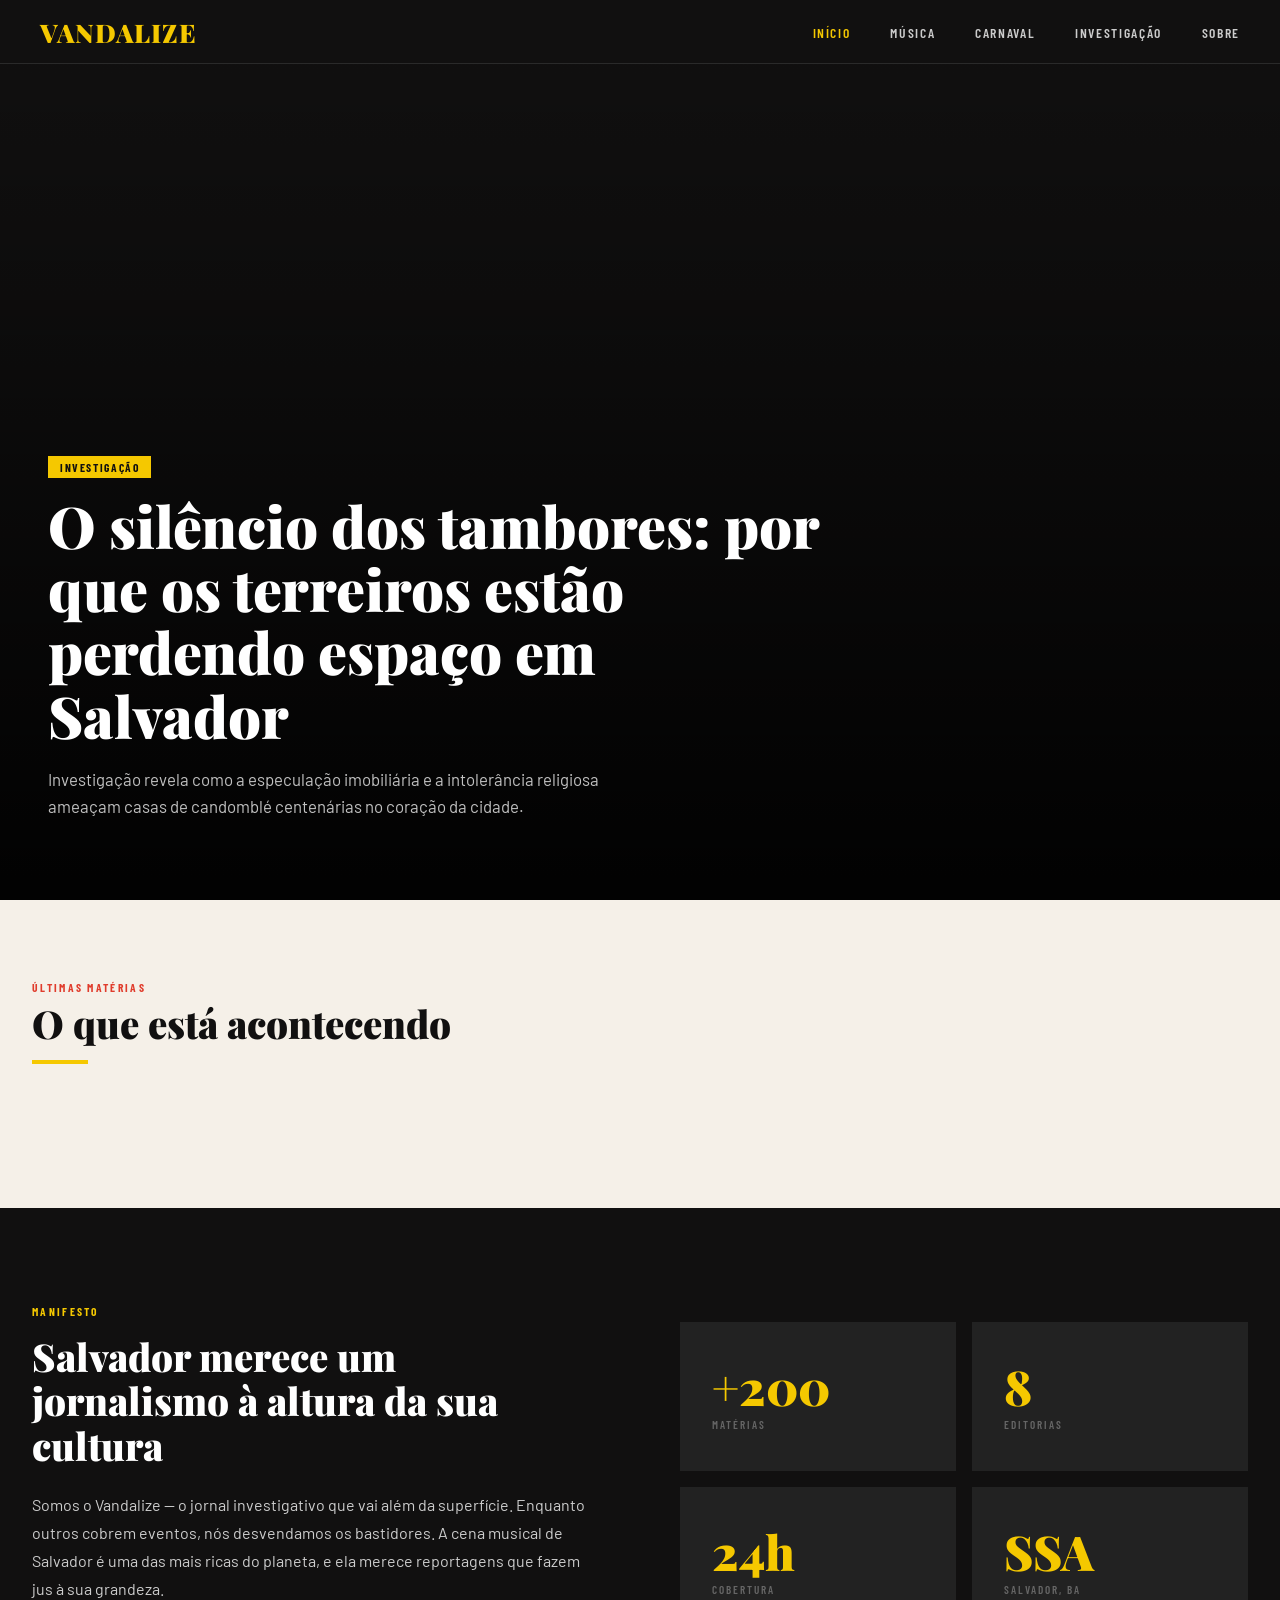
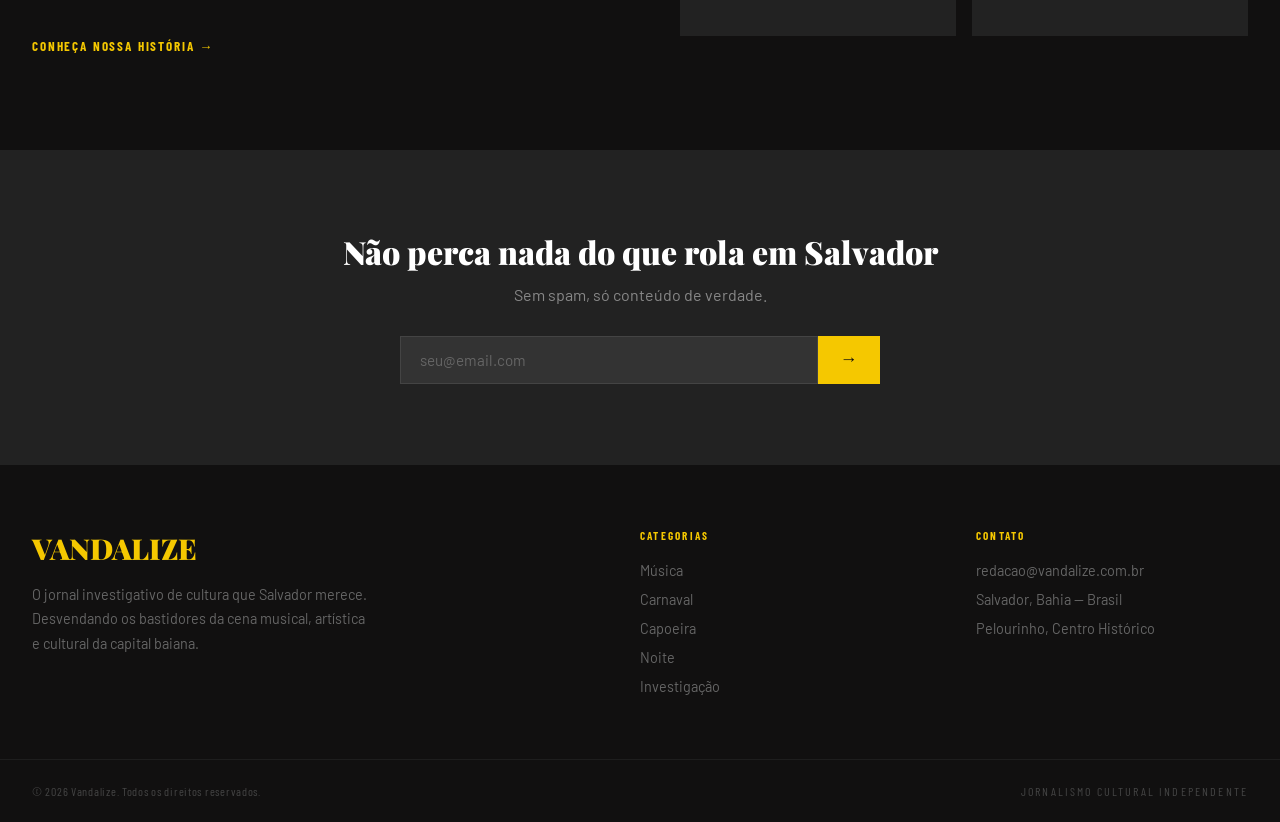
==== public/index.html @ 6b601dfa "v2" ====
<!DOCTYPE html>
<html lang="pt-BR">
<head>
  <meta charset="UTF-8" />
  <meta name="viewport" content="width=device-width, initial-scale=1.0" />
  <title>Vandalize — Jornalismo Cultural Independente</title>
  <link rel="stylesheet" href="src/style.css" />
  <link rel="preconnect" href="https://fonts.googleapis.com">
  <link href="https://fonts.googleapis.com/css2?family=Playfair+Display:ital,wght@0,700;0,900;1,700&family=Barlow+Condensed:wght@400;600;700&family=Barlow:wght@400;500&display=swap" rel="stylesheet">
</head>
<body>

<!-- NAV -->
<nav class="nav">
  <a href="index.html" class="nav-logo">VANDALIZE</a>
  <ul class="nav-links">
    <li><a href="index.html" class="active">INÍCIO</a></li>
    <li><a href="?cat=musica">MÚSICA</a></li>
    <li><a href="?cat=carnaval">CARNAVAL</a></li>
    <li><a href="?cat=investigacao">INVESTIGAÇÃO</a></li>
    <li><a href="sobre.html">SOBRE</a></li>
  </ul>
  <button class="nav-hamburger" id="hamburger">&#9776;</button>
</nav>

<!-- HERO -->
<section class="hero" id="hero">
  <div class="hero-img-wrap">
    <img src="https://i.pinimg.com/736x/da/ad/d3/daadd30fe9b197740566d2660440ac73.jpg"
     alt="Mulher baiana no Pelourinho" class="hero-img" id="heroImg" />
    <div class="hero-overlay"></div>
  </div>
  <div class="hero-content">
    <span class="tag" id="heroTag">INVESTIGAÇÃO</span>
    <h1 class="hero-title" id="heroTitle">O silêncio dos tambores: por que os terreiros estão perdendo espaço em Salvador</h1>
    <p class="hero-subtitle" id="heroSubtitle">Investigação revela como a especulação imobiliária e a intolerância religiosa ameaçam casas de candomblé centenárias no coração da cidade.</p>
  </div>
</section>

<!-- ÚLTIMAS MATÉRIAS -->
<section class="section-latest">
  <div class="container">
    <div class="section-header">
      <p class="section-label">ÚLTIMAS MATÉRIAS</p>
      <h2 class="section-title">O que está acontecendo</h2>
      <div class="title-bar"></div>
    </div>
    <div class="cards-grid" id="cardsGrid">
      <!-- preenchido via JS -->
    </div>
  </div>
</section>

<!-- MANIFESTO -->
<section class="section-manifesto">
  <div class="container manifesto-inner">
    <div class="manifesto-text">
      <p class="section-label">MANIFESTO</p>
      <h2 class="manifesto-title">Salvador merece um jornalismo à altura da sua cultura</h2>
      <p class="manifesto-body">Somos o Vandalize — o jornal investigativo que vai além da superfície. Enquanto outros cobrem eventos, nós desvendamos os bastidores. A cena musical de Salvador é uma das mais ricas do planeta, e ela merece reportagens que fazem jus à sua grandeza.</p>
      <a href="sobre.html" class="link-arrow">CONHEÇA NOSSA HISTÓRIA →</a>
    </div>
    <div class="manifesto-stats">
      <div class="stat-card"><span class="stat-number">+200</span><span class="stat-label">MATÉRIAS</span></div>
      <div class="stat-card"><span class="stat-number">8</span><span class="stat-label">EDITORIAS</span></div>
      <div class="stat-card"><span class="stat-number">24h</span><span class="stat-label">COBERTURA</span></div>
      <div class="stat-card"><span class="stat-number">SSA</span><span class="stat-label">SALVADOR, BA</span></div>
    </div>
  </div>
</section>

<!-- NEWSLETTER -->
<section class="section-newsletter">
  <div class="container newsletter-inner">
    <h3 class="newsletter-title">Não perca nada do que rola em Salvador</h3>
    <p class="newsletter-sub">Sem spam, só conteúdo de verdade.</p>
    <div class="newsletter-form">
      <input type="email" placeholder="seu@email.com" class="newsletter-input" id="nlEmail" />
      <button class="newsletter-btn" id="nlBtn">→</button>
    </div>
  </div>
</section>

<!-- FOOTER -->
<footer class="footer">
  <div class="container footer-inner">
    <div class="footer-brand">
      <span class="footer-logo">VANDALIZE</span>
      <p>O jornal investigativo de cultura que Salvador merece. Desvendando os bastidores da cena musical, artística e cultural da capital baiana.</p>
    </div>
    <div class="footer-col">
      <p class="footer-col-title">CATEGORIAS</p>
      <a href="?cat=musica">Música</a>
      <a href="?cat=carnaval">Carnaval</a>
      <a href="?cat=capoeira">Capoeira</a>
      <a href="?cat=noite">Noite</a>
      <a href="?cat=investigacao">Investigação</a>
    </div>
    <div class="footer-col">
      <p class="footer-col-title">CONTATO</p>
      <a href="mailto:redacao@vandalize.com.br">redacao@vandalize.com.br</a>
      <span>Salvador, Bahia — Brasil</span>
      <span>Pelourinho, Centro Histórico</span>
    </div>
  </div>
  <div class="footer-bottom">
    <span>© 2026 Vandalize. Todos os direitos reservados.</span>
    <span class="footer-tagline">JORNALISMO CULTURAL INDEPENDENTE</span>
  </div>
</footer>

<script type="module" src="src/app.js"></script>
</body>
</html>
---- public/src/style.css ----
/* ─── RESET & VARS ──────────────────────────────────────────────────────────── */
*, *::before, *::after { box-sizing: border-box; margin: 0; padding: 0; }

:root {
  --gold:       #F5C800;
  --gold-dark:  #C9A200;
  --black:      #111010;
  --dark:       #1A1A1A;
  --dark2:      #222222;
  --cream:      #F5F0E8;
  --text-muted: #888;
  --text-body:  #CCCCCC;
  --red:        #E03C2C;
  --font-display: 'Playfair Display', Georgia, serif;
  --font-cond:    'Barlow Condensed', sans-serif;
  --font-body:    'Barlow', sans-serif;
}

html { scroll-behavior: smooth; }

body {
  background: var(--black);
  color: #fff;
  font-family: var(--font-body);
  overflow-x: hidden;
}

a { text-decoration: none; color: inherit; }
img { display: block; max-width: 100%; }

.container {
  max-width: 1300px;
  margin: 0 auto;
  padding: 0 2rem;
}

/* ─── NAV ───────────────────────────────────────────────────────────────────── */
.nav {
  position: fixed;
  top: 0; left: 0; right: 0;
  z-index: 1000;
  background: var(--black);
  display: flex;
  align-items: center;
  justify-content: space-between;
  padding: 0 2.5rem;
  height: 64px;
  border-bottom: 1px solid #2a2a2a;
}

.nav-logo {
  font-family: var(--font-display);
  font-weight: 900;
  font-size: 1.6rem;
  color: var(--gold);
  letter-spacing: 0.04em;
}

.nav-links {
  list-style: none;
  display: flex;
  gap: 2.5rem;
}

.nav-links a {
  font-family: var(--font-cond);
  font-size: 0.85rem;
  font-weight: 600;
  letter-spacing: 0.12em;
  color: #ccc;
  transition: color 0.2s;
}

.nav-links a:hover,
.nav-links a.active { color: var(--gold); }

.nav-hamburger {
  display: none;
  background: none;
  border: none;
  color: #fff;
  font-size: 1.4rem;
  cursor: pointer;
  padding: 0.5rem;
}

/* ─── HERO (home) ───────────────────────────────────────────────────────────── */
.hero {
  position: relative;
  height: 100vh;
  min-height: 600px;
  display: flex;
  align-items: flex-end;
  padding-bottom: 5rem;
  padding-left: 3rem;
}

.hero-img-wrap {
  position: absolute;
  inset: 0;
  overflow: hidden;
}

.hero-img {
  width: 100%;
  height: 100%;
  object-fit: cover;
  object-position: center top;
}

.hero-overlay {
  position: absolute;
  inset: 0;
  background: linear-gradient(to top, rgba(0,0,0,.9) 0%, rgba(0,0,0,.3) 60%, transparent 100%);
}

.hero-content {
  position: relative;
  z-index: 2;
  max-width: 780px;
}

.tag {
  display: inline-block;
  background: var(--gold);
  color: var(--black);
  font-family: var(--font-cond);
  font-size: 0.72rem;
  font-weight: 700;
  letter-spacing: 0.14em;
  padding: 0.25rem 0.75rem;
  margin-bottom: 1rem;
}

.hero-title {
  font-family: var(--font-display);
  font-size: clamp(2rem, 4.5vw, 3.6rem);
  font-weight: 900;
  line-height: 1.1;
  margin-bottom: 1.2rem;
  color: #fff;
}

.hero-subtitle {
  font-size: 1.05rem;
  color: rgba(255,255,255,.75);
  max-width: 620px;
  line-height: 1.6;
}

/* Animações de entrada no hero */
@keyframes fadeUp {
  from { opacity: 0; transform: translateY(24px); }
  to   { opacity: 1; transform: translateY(0); }
}

.hero-content .tag         { animation: fadeUp 0.6s ease 0.1s  both; }
.hero-content .hero-title  { animation: fadeUp 0.6s ease 0.25s both; }
.hero-content .hero-subtitle { animation: fadeUp 0.6s ease 0.4s both; }

/* ─── ÚLTIMAS MATÉRIAS ──────────────────────────────────────────────────────── */
.section-latest {
  background: var(--cream);
  color: var(--black);
  padding: 5rem 0 6rem;
}

.section-header { margin-bottom: 3rem; }

.section-label {
  font-family: var(--font-cond);
  font-size: 0.72rem;
  font-weight: 700;
  letter-spacing: 0.2em;
  color: var(--red);
  margin-bottom: 0.5rem;
}

.section-title {
  font-family: var(--font-display);
  font-size: 2.4rem;
  font-weight: 900;
  color: var(--black);
  line-height: 1.1;
}

.title-bar {
  width: 56px;
  height: 4px;
  background: var(--gold);
  margin-top: 1rem;
}

.cards-grid {
  display: grid;
  grid-template-columns: repeat(3, 1fr);
  gap: 2rem;
}

.card {
  background: #fff;
  cursor: pointer;
  transition: transform 0.2s, box-shadow 0.2s;
}

.card:hover {
  transform: translateY(-4px);
  box-shadow: 0 12px 40px rgba(0,0,0,.15);
}

.card-img-wrap {
  position: relative;
  height: 280px;
  overflow: hidden;
}

.card-img-wrap img {
  width: 100%;
  height: 100%;
  object-fit: cover;
  transition: transform 0.4s ease;
}

.card:hover .card-img-wrap img { transform: scale(1.04); }

.card-tag {
  position: absolute;
  top: 12px; left: 12px;
  background: var(--gold);
  color: var(--black);
  font-family: var(--font-cond);
  font-size: 0.68rem;
  font-weight: 700;
  letter-spacing: 0.14em;
  padding: 0.2rem 0.6rem;
}

.card-body { padding: 1.4rem; }

.card-title {
  font-family: var(--font-display);
  font-size: 1.2rem;
  font-weight: 700;
  color: var(--black);
  line-height: 1.3;
  margin-bottom: 0.7rem;
}

.card-excerpt {
  font-size: 0.88rem;
  color: #555;
  line-height: 1.6;
  margin-bottom: 1rem;
}

.card-meta {
  font-family: var(--font-cond);
  font-size: 0.78rem;
  color: #999;
  display: flex;
  align-items: center;
  gap: 1rem;
}

.card-meta .dot { color: #ddd; }

/* ─── ARTIGOS RELACIONADOS ──────────────────────────────────────────────────── */
.section-relacionados {
  background: var(--cream);
  padding: 5rem 0;
}

.section-relacionados .section-title { color: var(--black); font-size: 1.8rem; }

/* ─── MANIFESTO ─────────────────────────────────────────────────────────────── */
.section-manifesto {
  background: var(--black);
  padding: 6rem 0;
}

.manifesto-inner {
  display: grid;
  grid-template-columns: 1fr 1fr;
  gap: 5rem;
  align-items: center;
}

.manifesto-text .section-label { color: var(--gold); margin-bottom: 1rem; }

.manifesto-title {
  font-family: var(--font-display);
  font-size: clamp(2rem, 3vw, 2.8rem);
  font-weight: 900;
  color: #fff;
  line-height: 1.15;
  margin-bottom: 1.5rem;
}

.manifesto-body {
  color: var(--text-body);
  line-height: 1.75;
  margin-bottom: 2rem;
  font-size: 1rem;
}

.link-arrow {
  font-family: var(--font-cond);
  font-size: 0.82rem;
  font-weight: 700;
  letter-spacing: 0.14em;
  color: var(--gold);
  transition: letter-spacing 0.2s;
}

.link-arrow:hover { letter-spacing: 0.22em; }

.manifesto-stats {
  display: grid;
  grid-template-columns: 1fr 1fr;
  gap: 1rem;
}

.stat-card {
  background: var(--dark2);
  padding: 2.5rem 2rem;
  display: flex;
  flex-direction: column;
  gap: 0.5rem;
}

.stat-number {
  font-family: var(--font-display);
  font-size: 3rem;
  font-weight: 900;
  color: var(--gold);
  line-height: 1;
}

.stat-label {
  font-family: var(--font-cond);
  font-size: 0.7rem;
  font-weight: 600;
  letter-spacing: 0.18em;
  color: #666;
}

/* ─── NEWSLETTER ────────────────────────────────────────────────────────────── */
.section-newsletter {
  background: var(--dark2);
  padding: 5rem 0;
  text-align: center;
}

.newsletter-title {
  font-family: var(--font-display);
  font-size: 2rem;
  font-weight: 900;
  color: #fff;
  margin-bottom: 0.75rem;
}

.newsletter-sub {
  color: var(--text-muted);
  margin-bottom: 2rem;
}

.newsletter-form {
  display: flex;
  justify-content: center;
  max-width: 480px;
  margin: 0 auto;
}

.newsletter-input {
  flex: 1;
  background: #333;
  border: 1px solid #444;
  color: #fff;
  padding: 0.85rem 1.2rem;
  font-size: 0.95rem;
  outline: none;
  font-family: var(--font-body);
}

.newsletter-input::placeholder { color: #666; }

.newsletter-btn {
  background: var(--gold);
  color: var(--black);
  border: none;
  padding: 0.85rem 1.4rem;
  font-size: 1.1rem;
  font-weight: 700;
  cursor: pointer;
  transition: background 0.2s;
}

.newsletter-btn:hover { background: var(--gold-dark); }

/* ─── FOOTER ────────────────────────────────────────────────────────────────── */
.footer {
  background: var(--black);
  border-top: 1px solid #222;
}

.footer-inner {
  display: grid;
  grid-template-columns: 2fr 1fr 1fr;
  gap: 4rem;
  padding: 4rem 2rem;
}

.footer-logo {
  font-family: var(--font-display);
  font-weight: 900;
  font-size: 1.8rem;
  color: var(--gold);
  display: block;
  margin-bottom: 1rem;
}

.footer-brand p {
  color: #666;
  font-size: 0.9rem;
  line-height: 1.7;
  max-width: 340px;
}

.footer-col { display: flex; flex-direction: column; gap: 0.75rem; }

.footer-col-title {
  font-family: var(--font-cond);
  font-size: 0.7rem;
  font-weight: 700;
  letter-spacing: 0.2em;
  color: var(--gold);
  margin-bottom: 0.5rem;
}

.footer-col a, .footer-col span {
  color: #666;
  font-size: 0.9rem;
  transition: color 0.2s;
}

.footer-col a:hover { color: #fff; }

.footer-bottom {
  border-top: 1px solid #1e1e1e;
  padding: 1.5rem 2rem;
  max-width: 1300px;
  margin: 0 auto;
  display: flex;
  justify-content: space-between;
  align-items: center;
}

.footer-bottom span {
  font-family: var(--font-cond);
  font-size: 0.75rem;
  color: #444;
  letter-spacing: 0.06em;
}

.footer-tagline { letter-spacing: 0.18em !important; }

/* ─── ARTICLE HERO ──────────────────────────────────────────────────────────── */
.article-hero-section {
  position: relative;
  height: 100vh;
  min-height: 620px;
  display: flex;
  align-items: flex-end;
}

.article-hero-img-wrap {
  position: absolute;
  inset: 0;
  overflow: hidden;
}

.article-hero-img-wrap img {
  width: 100%;
  height: 100%;
  object-fit: cover;
  object-position: center top;
}

.article-hero-overlay {
  position: absolute;
  inset: 0;
  background: linear-gradient(
    to top,
    rgba(0,0,0,.92) 0%,
    rgba(0,0,0,.55) 45%,
    rgba(0,0,0,.15) 100%
  );
}

.article-hero-content {
  position: relative;
  z-index: 2;
  width: 100%;
  max-width: 880px;
  padding: 0 3rem 4.5rem;
}

.article-back {
  display: inline-block;
  font-family: var(--font-cond);
  font-size: 0.78rem;
  font-weight: 600;
  letter-spacing: 0.1em;
  color: rgba(255,255,255,.55);
  margin-bottom: 1.4rem;
  transition: color 0.2s;
}

.article-back:hover { color: var(--gold); }

.article-hero-title {
  font-family: var(--font-display);
  font-size: clamp(2rem, 4.5vw, 3.8rem);
  font-weight: 900;
  color: #fff;
  line-height: 1.08;
  margin: 1rem 0 1.2rem;
  text-shadow: 0 2px 20px rgba(0,0,0,.5);
}

.article-hero-subtitle {
  font-size: 1.1rem;
  color: rgba(255,255,255,.78);
  line-height: 1.65;
  max-width: 700px;
  margin-bottom: 1.8rem;
}

.article-hero-byline {
  font-family: var(--font-cond);
  font-size: 0.85rem;
  letter-spacing: 0.06em;
  color: rgba(255,255,255,.5);
  display: flex;
  align-items: center;
  gap: 1.2rem;
  flex-wrap: wrap;
}

.article-hero-byline strong {
  color: rgba(255,255,255,.9);
  font-weight: 600;
}

.article-hero-byline .byline-sep {
  color: rgba(255,255,255,.2);
}

/* Animações de entrada no hero do artigo */
.article-hero-content .tag                  { animation: fadeUp 0.6s ease 0.1s  both; }
.article-hero-content .article-back         { animation: fadeUp 0.6s ease 0.05s both; }
.article-hero-content .article-hero-title   { animation: fadeUp 0.6s ease 0.25s both; }
.article-hero-content .article-hero-subtitle{ animation: fadeUp 0.6s ease 0.4s  both; }
.article-hero-content .article-hero-byline  { animation: fadeUp 0.6s ease 0.55s both; }

/* ─── ARTICLE BODY ──────────────────────────────────────────────────────────── */
.article-body {
  max-width: 780px;
  margin: 0 auto;
  padding: 4rem 2rem 6rem;
  background: #fff;
  color: #1a1a1a;
}

.article-body p {
  font-size: 1.08rem;
  line-height: 1.85;
  margin-bottom: 1.5rem;
  color: #2a2a2a;
}

.article-body h2 {
  font-family: var(--font-display);
  font-size: 1.7rem;
  font-weight: 700;
  margin: 3rem 0 1rem;
  color: #111;
  border-left: 4px solid var(--gold);
  padding-left: 1rem;
}

.article-body h3 {
  font-family: var(--font-display);
  font-size: 1.3rem;
  font-weight: 700;
  margin: 2rem 0 0.75rem;
  color: #111;
}

.article-body blockquote {
  border-left: 4px solid var(--gold);
  margin: 2rem 0;
  padding: 1rem 1.5rem;
  background: #f9f9f9;
  font-style: italic;
  font-size: 1.1rem;
  color: #444;
}

.article-body a {
  color: var(--red);
  text-decoration: underline;
}

/* ─── ADMIN ─────────────────────────────────────────────────────────────────── */
.admin-body {
  background: #0f0f0f;
  min-height: 100vh;
  font-family: var(--font-body);
}

.admin-layout {
  display: grid;
  grid-template-columns: 240px 1fr;
  min-height: 100vh;
}

.admin-sidebar {
  background: #161616;
  border-right: 1px solid #222;
  padding: 2rem 0;
  position: fixed;
  width: 240px;
  height: 100vh;
  overflow-y: auto;
}

.admin-sidebar-logo {
  font-family: var(--font-display);
  font-weight: 900;
  font-size: 1.3rem;
  color: var(--gold);
  padding: 0 1.5rem 2rem;
  display: block;
  border-bottom: 1px solid #222;
  margin-bottom: 1.5rem;
}

.admin-nav-item {
  display: flex;
  align-items: center;
  gap: 0.75rem;
  padding: 0.75rem 1.5rem;
  color: #888;
  font-size: 0.9rem;
  font-weight: 500;
  cursor: pointer;
  transition: all 0.15s;
  border-left: 3px solid transparent;
}

.admin-nav-item:hover { color: #fff; background: #1e1e1e; }
.admin-nav-item.active { color: var(--gold); border-left-color: var(--gold); background: #1e1e1e; }
.admin-nav-item .icon { font-size: 1rem; width: 1.2rem; }

.admin-main {
  margin-left: 240px;
  padding: 2.5rem;
  min-height: 100vh;
}

.admin-topbar {
  display: flex;
  justify-content: space-between;
  align-items: center;
  margin-bottom: 2.5rem;
}

.admin-topbar h1 {
  font-family: var(--font-display);
  font-size: 1.7rem;
  font-weight: 900;
  color: #fff;
}

.btn {
  display: inline-flex;
  align-items: center;
  gap: 0.5rem;
  padding: 0.65rem 1.3rem;
  font-family: var(--font-cond);
  font-size: 0.85rem;
  font-weight: 700;
  letter-spacing: 0.1em;
  cursor: pointer;
  border: none;
  transition: all 0.15s;
}

.btn-primary { background: var(--gold); color: var(--black); }
.btn-primary:hover { background: var(--gold-dark); }
.btn-secondary { background: #2a2a2a; color: #ccc; }
.btn-secondary:hover { background: #333; color: #fff; }
.btn-danger { background: #3a1a1a; color: var(--red); }
.btn-danger:hover { background: var(--red); color: #fff; }

.admin-card {
  background: #161616;
  border: 1px solid #222;
  padding: 1.5rem;
  margin-bottom: 1.5rem;
}

.admin-card-title {
  font-family: var(--font-cond);
  font-size: 0.72rem;
  font-weight: 700;
  letter-spacing: 0.2em;
  color: var(--gold);
  margin-bottom: 1.2rem;
}

.stats-row {
  display: grid;
  grid-template-columns: repeat(4, 1fr);
  gap: 1rem;
  margin-bottom: 2rem;
}

.stat-mini {
  background: #161616;
  border: 1px solid #222;
  padding: 1.5rem;
}

.stat-mini-num {
  font-family: var(--font-display);
  font-size: 2rem;
  font-weight: 900;
  color: var(--gold);
}

.stat-mini-label {
  font-family: var(--font-cond);
  font-size: 0.7rem;
  letter-spacing: 0.15em;
  color: #555;
  margin-top: 0.3rem;
}

.admin-table { width: 100%; border-collapse: collapse; }
.admin-table th {
  font-family: var(--font-cond);
  font-size: 0.7rem;
  font-weight: 700;
  letter-spacing: 0.15em;
  color: #555;
  text-align: left;
  padding: 0.75rem 1rem;
  border-bottom: 1px solid #222;
}

.admin-table td {
  padding: 1rem;
  border-bottom: 1px solid #1a1a1a;
  font-size: 0.88rem;
  color: #bbb;
  vertical-align: middle;
}

.admin-table tr:hover td { background: #1a1a1a; }

.table-title { color: #fff; font-weight: 500; max-width: 300px; }
.table-tag {
  display: inline-block;
  background: rgba(245,200,0,.15);
  color: var(--gold);
  font-family: var(--font-cond);
  font-size: 0.68rem;
  font-weight: 700;
  letter-spacing: 0.12em;
  padding: 0.2rem 0.6rem;
}

.status-dot {
  display: inline-flex;
  align-items: center;
  gap: 0.4rem;
  font-size: 0.8rem;
}

.status-dot::before {
  content: '';
  width: 6px;
  height: 6px;
  border-radius: 50%;
}

.status-published .status-dot::before { background: #4caf50; }
.status-draft .status-dot::before { background: #888; }

.table-actions { display: flex; gap: 0.5rem; }

.form-grid {
  display: grid;
  grid-template-columns: 1fr 1fr;
  gap: 1.5rem;
}

.form-group { display: flex; flex-direction: column; gap: 0.5rem; }
.form-group.full { grid-column: 1 / -1; }

.form-label {
  font-family: var(--font-cond);
  font-size: 0.72rem;
  font-weight: 700;
  letter-spacing: 0.15em;
  color: #666;
}

.form-input, .form-select, .form-textarea {
  background: #1e1e1e;
  border: 1px solid #2a2a2a;
  color: #fff;
  padding: 0.75rem 1rem;
  font-size: 0.9rem;
  font-family: var(--font-body);
  outline: none;
  transition: border-color 0.15s;
  width: 100%;
}

.form-input:focus,
.form-select:focus,
.form-textarea:focus { border-color: var(--gold); }

.form-textarea { resize: vertical; min-height: 120px; }
.form-select option { background: #1e1e1e; }

.upload-zone {
  border: 2px dashed #333;
  padding: 2rem;
  text-align: center;
  cursor: pointer;
  transition: all 0.2s;
  position: relative;
}

.upload-zone:hover, .upload-zone.drag-over {
  border-color: var(--gold);
  background: rgba(245,200,0,.04);
}

.upload-zone input[type="file"] {
  position: absolute;
  inset: 0;
  opacity: 0;
  cursor: pointer;
}

.upload-zone-icon { font-size: 2rem; margin-bottom: 0.5rem; color: #444; }
.upload-zone-text { color: #666; font-size: 0.9rem; }
.upload-zone-text span { color: var(--gold); }

.images-grid {
  display: grid;
  grid-template-columns: repeat(4, 1fr);
  gap: 1rem;
  margin-top: 1.5rem;
}

.image-item {
  position: relative;
  aspect-ratio: 1;
  overflow: hidden;
  background: #1a1a1a;
  cursor: pointer;
  border: 2px solid transparent;
  transition: border-color 0.2s;
}

.image-item:hover { border-color: var(--gold); }
.image-item.selected { border-color: var(--gold); }
.image-item img { width: 100%; height: 100%; object-fit: cover; }

.image-item-del {
  position: absolute;
  top: 4px; right: 4px;
  background: rgba(0,0,0,.7);
  color: #fff;
  border: none;
  width: 24px; height: 24px;
  cursor: pointer;
  font-size: 0.75rem;
  display: none;
  align-items: center;
  justify-content: center;
}

.image-item:hover .image-item-del { display: flex; }

.editor-toolbar {
  background: #1a1a1a;
  border: 1px solid #2a2a2a;
  border-bottom: none;
  padding: 0.5rem;
  display: flex;
  gap: 0.25rem;
  flex-wrap: wrap;
}

.editor-btn {
  background: none;
  border: none;
  color: #888;
  padding: 0.3rem 0.5rem;
  cursor: pointer;
  font-size: 0.8rem;
  font-weight: 700;
  transition: all 0.15s;
}

.editor-btn:hover { color: #fff; background: #2a2a2a; }

.editor-area {
  background: #1e1e1e;
  border: 1px solid #2a2a2a;
  color: #fff;
  padding: 1rem;
  font-size: 0.92rem;
  font-family: var(--font-body);
  min-height: 300px;
  outline: none;
  line-height: 1.7;
}

.editor-area:focus { border-color: var(--gold); }

.login-wrap {
  min-height: 100vh;
  display: flex;
  align-items: center;
  justify-content: center;
  background: var(--black);
}

.login-box {
  background: #161616;
  border: 1px solid #222;
  padding: 3rem;
  width: 100%;
  max-width: 400px;
}

.login-logo {
  font-family: var(--font-display);
  font-weight: 900;
  font-size: 2rem;
  color: var(--gold);
  text-align: center;
  margin-bottom: 0.5rem;
}

.login-sub {
  text-align: center;
  color: #555;
  font-size: 0.82rem;
  letter-spacing: 0.1em;
  font-family: var(--font-cond);
  margin-bottom: 2.5rem;
}

.panel-section { display: none; }
.panel-section.active { display: block; }

/* ─── TOAST ─────────────────────────────────────────────────────────────────── */
.toast {
  position: fixed;
  bottom: 2rem; right: 2rem;
  background: #1e1e1e;
  border-left: 3px solid var(--gold);
  color: #fff;
  padding: 1rem 1.5rem;
  font-size: 0.88rem;
  z-index: 9999;
  transform: translateX(120%);
  transition: transform 0.3s ease;
}

.toast.show { transform: translateX(0); }
.toast.error { border-left-color: var(--red); }

/* ─── RESPONSIVE ────────────────────────────────────────────────────────────── */
@media (max-width: 1024px) {
  .cards-grid { grid-template-columns: repeat(2, 1fr); }
  .manifesto-inner { grid-template-columns: 1fr; gap: 3rem; }
  .admin-layout { grid-template-columns: 1fr; }
  .admin-sidebar { position: static; width: 100%; height: auto; }
  .admin-main { margin-left: 0; }
  .stats-row { grid-template-columns: repeat(2, 1fr); }
  .form-grid { grid-template-columns: 1fr; }
}

@media (max-width: 768px) {
  .nav-links { display: none; }
  .nav-hamburger { display: block; }

  /* Menu mobile aberto */
  .nav-links.open {
    display: flex;
    flex-direction: column;
    position: fixed;
    top: 64px;
    left: 0; right: 0;
    background: var(--black);
    border-top: 1px solid #222;
    padding: 1.5rem 2rem 2rem;
    gap: 1.5rem;
    z-index: 999;
  }

  .nav-links.open a { font-size: 1rem; }

  .hero { padding-left: 1.5rem; padding-bottom: 3rem; }
  .cards-grid { grid-template-columns: 1fr; }
  .footer-inner { grid-template-columns: 1fr; gap: 2rem; }
  .images-grid { grid-template-columns: repeat(2, 1fr); }
  .footer-bottom { flex-direction: column; gap: 0.5rem; text-align: center; }

  .article-hero-content { padding: 0 1.5rem 3rem; }
  .article-hero-title { font-size: clamp(1.7rem, 6vw, 2.4rem); }
  .article-hero-subtitle { font-size: 0.98rem; }
}
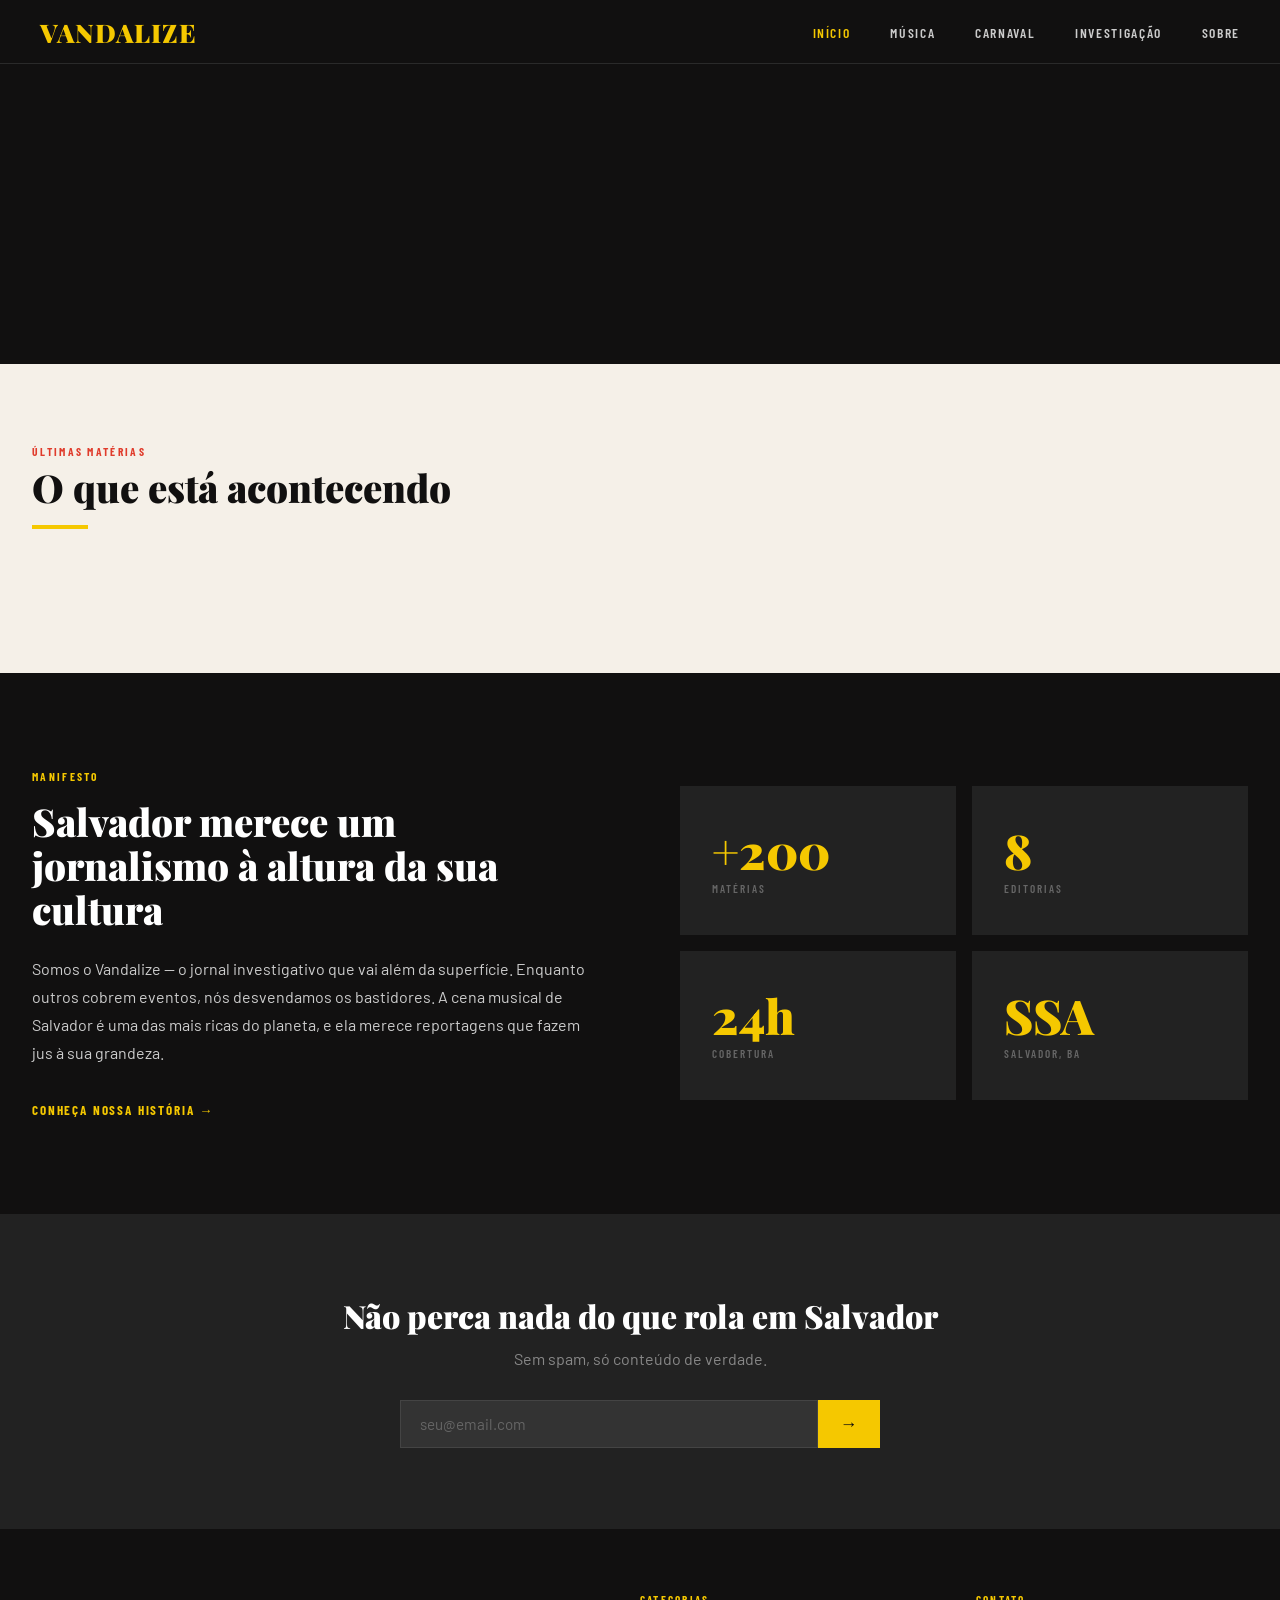
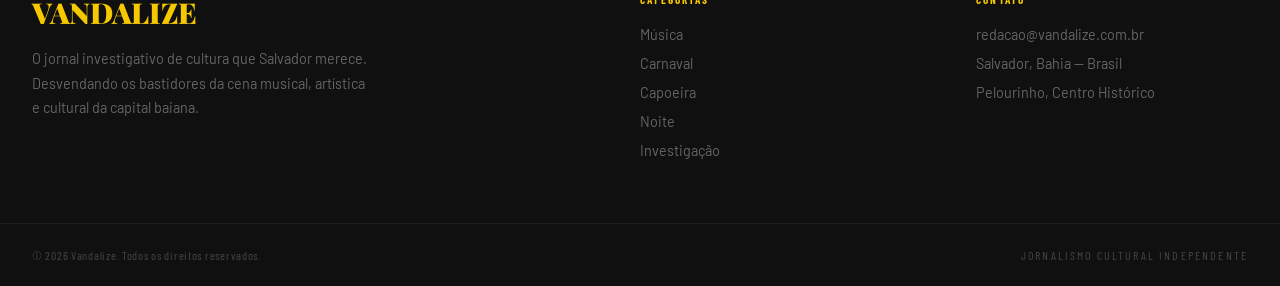
==== commit bf5581a8: "v3.3" ====
--- a/public/index.html
+++ b/public/index.html
@@ -1,4 +1,4 @@
-<!DOCTYPE html>
+<!DOCTYPE html> 
 <html lang="pt-BR">
 <head>
   <meta charset="UTF-8" />
--- a/public/src/style.css
+++ b/public/src/style.css
@@ -85,14 +85,13 @@
 }
 
 /* ─── HERO (home) ───────────────────────────────────────────────────────────── */
+
 .hero {
-  position: relative;
-  height: 100vh;
-  min-height: 600px;
-  display: flex;
-  align-items: flex-end;
-  padding-bottom: 5rem;
-  padding-left: 3rem;
+  opacity: 0;
+  transition: opacity 0.3s ease;
+}
+.hero.ready {
+  opacity: 1;
 }
 
 .hero-img-wrap {
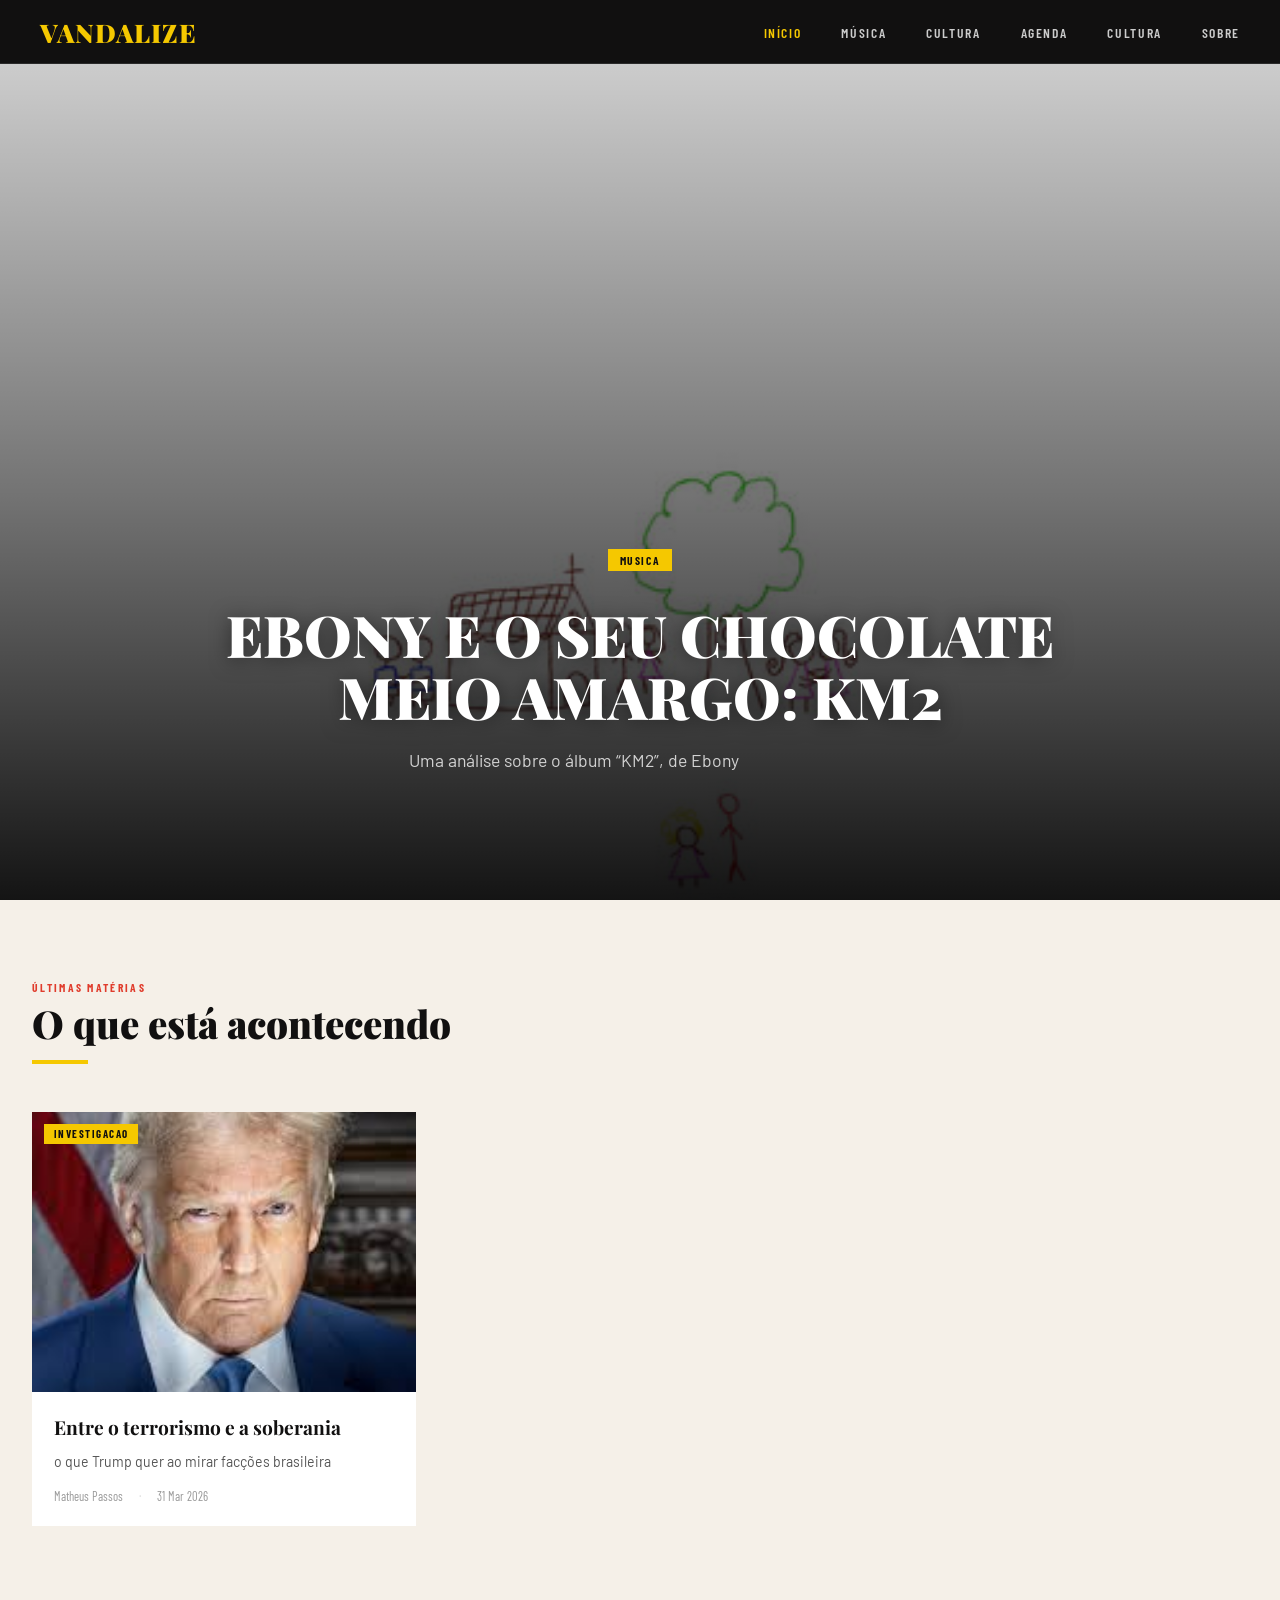
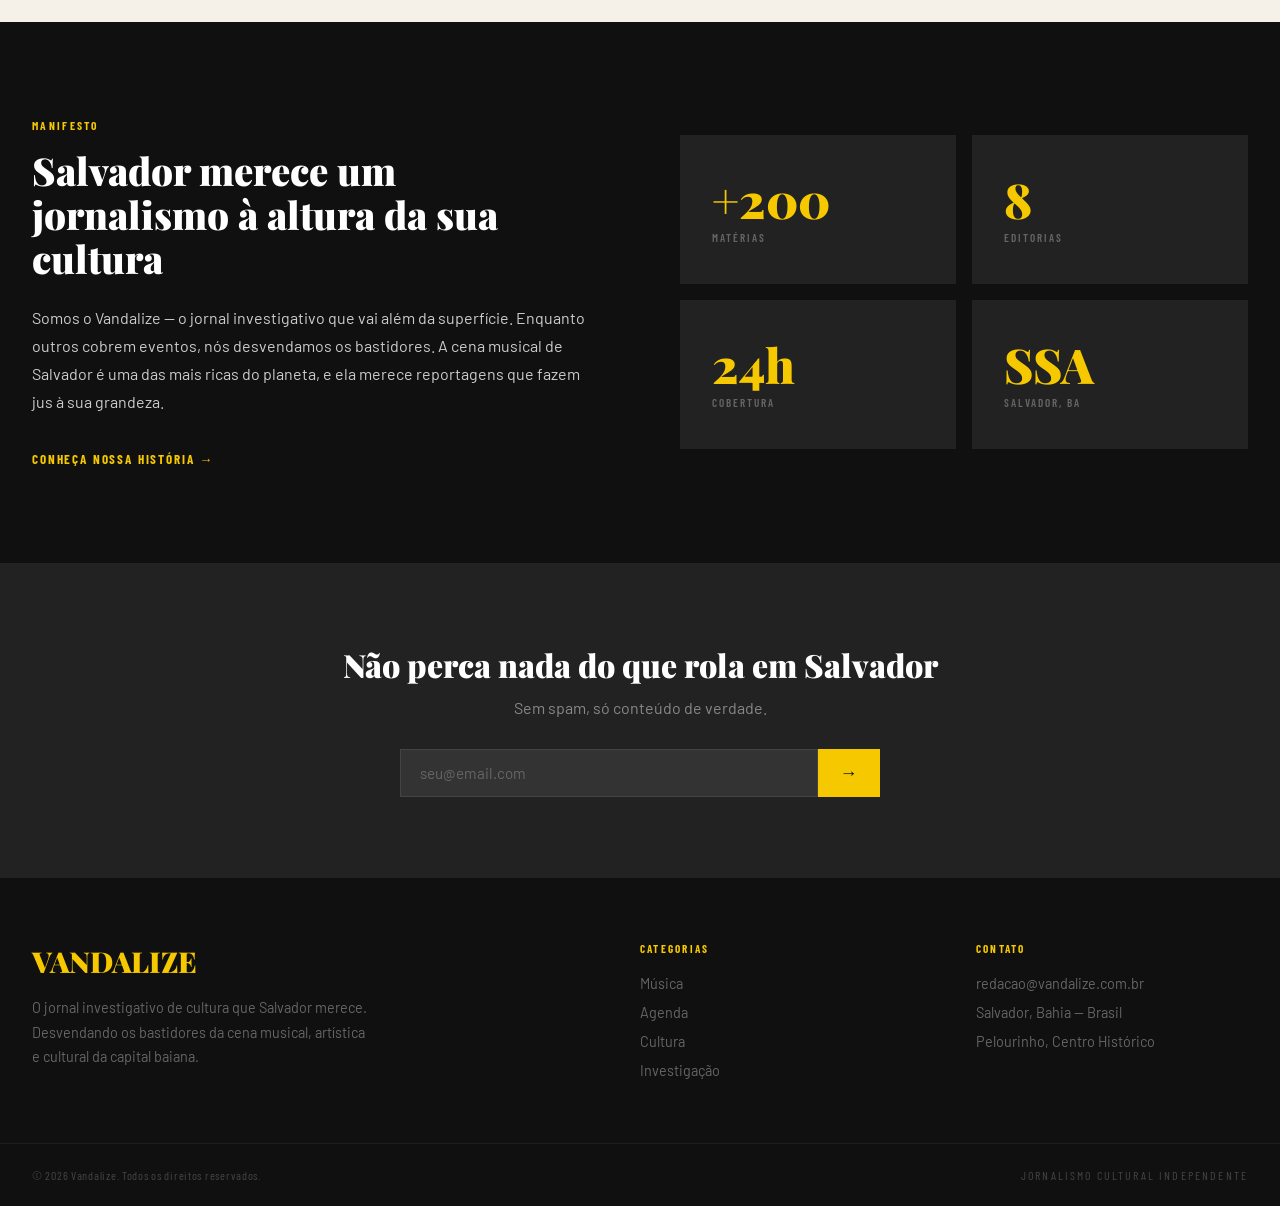
==== commit f3ee107d: "v4" ====
--- a/public/index.html
+++ b/public/index.html
@@ -1,114 +1,111 @@
-<!DOCTYPE html> 
-<html lang="pt-BR">
-<head>
-  <meta charset="UTF-8" />
-  <meta name="viewport" content="width=device-width, initial-scale=1.0" />
-  <title>Vandalize — Jornalismo Cultural Independente</title>
-  <link rel="stylesheet" href="src/style.css" />
-  <link rel="preconnect" href="https://fonts.googleapis.com">
-  <link href="https://fonts.googleapis.com/css2?family=Playfair+Display:ital,wght@0,700;0,900;1,700&family=Barlow+Condensed:wght@400;600;700&family=Barlow:wght@400;500&display=swap" rel="stylesheet">
-</head>
+<!DOCTYPE html> <html lang=pt-BR style><!--
+ Page saved with SingleFile 
+ url: https://vandalize-e78ee.web.app/index.html 
+ saved date: Thu Apr 16 2026 16:53:03 GMT-0300 (Horário Padrão de Brasília)
+--><meta charset=utf-8>
+<meta name=viewport content="width=device-width, initial-scale=1.0">
+<title>Vandalize — Jornalismo Cultural Independente</title>
+<style>*,*::before,*::after{box-sizing:border-box;margin:0;padding:0}:root{--gold:#F5C800;--gold-dark:#C9A200;--black:#111010;--dark:#1A1A1A;--dark2:#222222;--cream:#F5F0E8;--text-muted:#888;--text-body:#CCCCCC;--red:#E03C2C;--font-display:"Playfair Display",Georgia,serif;--font-cond:"Barlow Condensed",sans-serif;--font-body:"Barlow",sans-serif}html{scroll-behavior:smooth}body{background:var(--black);color:#fff;font-family:var(--font-body);overflow-x:hidden}a{text-decoration:none;color:inherit}img{display:block;max-width:100%}.container{max-width:1300px;margin:0 auto;padding:0 2rem}.nav{position:fixed;top:0;left:0;right:0;z-index:1000;background:var(--black);display:flex;align-items:center;justify-content:space-between;padding:0 2.5rem;height:64px;border-bottom:1px solid #2a2a2a}.nav-logo{font-family:var(--font-display);font-weight:900;font-size:1.6rem;color:var(--gold);letter-spacing:0.04em}.nav-links{list-style:none;display:flex;gap:2.5rem}.nav-links a{font-family:var(--font-cond);font-size:0.85rem;font-weight:600;letter-spacing:0.12em;color:#ccc;transition:color 0.2s}.nav-links a:hover,.nav-links a.active{color:var(--gold)}.nav-hamburger{background:none;border:none;color:#fff;font-size:1.4rem;cursor:pointer;padding:0.5rem}.tag{display:inline-block;background:var(--gold);color:var(--black);font-family:var(--font-cond);font-size:0.72rem;font-weight:700;letter-spacing:0.14em;padding:0.25rem 0.75rem;margin-bottom:1rem}@keyframes fadeUp{from{opacity:0;transform:translateY(24px)}to{opacity:1;transform:translateY(0)}}.section-latest{background:var(--cream);color:var(--black);padding:5rem 0 6rem}.section-header{margin-bottom:3rem}.section-label{font-family:var(--font-cond);font-size:0.72rem;font-weight:700;letter-spacing:0.2em;color:var(--red);margin-bottom:0.5rem}.section-title{font-family:var(--font-display);font-size:2.4rem;font-weight:900;color:var(--black);line-height:1.1}.title-bar{width:56px;height:4px;background:var(--gold);margin-top:1rem}.cards-grid{display:grid;grid-template-columns:repeat(3,1fr);gap:2rem}.card{background:#fff;cursor:pointer;transition:transform 0.2s,box-shadow 0.2s}.card:hover{transform:translateY(-4px);box-shadow:0 12px 40px rgba(0,0,0,.15)}.card-img-wrap{position:relative;height:280px;overflow:hidden}.card-img-wrap img{width:100%;height:100%;object-fit:cover;transition:transform 0.4s ease}.card:hover .card-img-wrap img{transform:scale(1.04)}.card-tag{position:absolute;top:12px;left:12px;background:var(--gold);color:var(--black);font-family:var(--font-cond);font-size:0.68rem;font-weight:700;letter-spacing:0.14em;padding:0.2rem 0.6rem}.card-body{padding:1.4rem}.card-title{font-family:var(--font-display);font-size:1.2rem;font-weight:700;color:var(--black);line-height:1.3;margin-bottom:0.7rem}.card-excerpt{font-size:0.88rem;color:#555;line-height:1.6;margin-bottom:1rem}.card-meta{font-family:var(--font-cond);font-size:0.78rem;color:#999;display:flex;align-items:center;gap:1rem}.card-meta .dot{color:#ddd}.section-manifesto{background:var(--black);padding:6rem 0}.manifesto-inner{display:grid;grid-template-columns:1fr 1fr;gap:5rem;align-items:center}.manifesto-text .section-label{color:var(--gold);margin-bottom:1rem}.manifesto-title{font-family:var(--font-display);font-size:clamp(2rem,3vw,2.8rem);font-weight:900;color:#fff;line-height:1.15;margin-bottom:1.5rem}.manifesto-body{color:var(--text-body);line-height:1.75;margin-bottom:2rem;font-size:1rem}.link-arrow{font-family:var(--font-cond);font-size:0.82rem;font-weight:700;letter-spacing:0.14em;color:var(--gold);transition:letter-spacing 0.2s}.link-arrow:hover{letter-spacing:0.22em}.manifesto-stats{display:grid;grid-template-columns:1fr 1fr;gap:1rem}.stat-card{background:var(--dark2);padding:2.5rem 2rem;display:flex;flex-direction:column;gap:0.5rem}.stat-number{font-family:var(--font-display);font-size:3rem;font-weight:900;color:var(--gold);line-height:1}.stat-label{font-family:var(--font-cond);font-size:0.7rem;font-weight:600;letter-spacing:0.18em;color:#666}.section-newsletter{background:var(--dark2);padding:5rem 0;text-align:center}.newsletter-title{font-family:var(--font-display);font-size:2rem;font-weight:900;color:#fff;margin-bottom:0.75rem}.newsletter-sub{color:var(--text-muted);margin-bottom:2rem}.newsletter-form{display:flex;justify-content:center;max-width:480px;margin:0 auto}.newsletter-input{flex:1;background:#333;border:1px solid #444;color:#fff;padding:0.85rem 1.2rem;font-size:0.95rem;outline:none;font-family:var(--font-body)}.newsletter-input::placeholder{color:#666}.newsletter-btn{background:var(--gold);color:var(--black);border:none;padding:0.85rem 1.4rem;font-size:1.1rem;font-weight:700;cursor:pointer;transition:background 0.2s}.newsletter-btn:hover{background:var(--gold-dark)}.footer{background:var(--black);border-top:1px solid #222}.footer-inner{display:grid;grid-template-columns:2fr 1fr 1fr;gap:4rem;padding:4rem 2rem}.footer-logo{font-family:var(--font-display);font-weight:900;font-size:1.8rem;color:var(--gold);display:block;margin-bottom:1rem}.footer-brand p{color:#666;font-size:0.9rem;line-height:1.7;max-width:340px}.footer-col{display:flex;flex-direction:column;gap:0.75rem}.footer-col-title{font-family:var(--font-cond);font-size:0.7rem;font-weight:700;letter-spacing:0.2em;color:var(--gold);margin-bottom:0.5rem}.footer-col a,.footer-col span{color:#666;font-size:0.9rem;transition:color 0.2s}.footer-col a:hover{color:#fff}.footer-bottom{border-top:1px solid #1e1e1e;padding:1.5rem 2rem;max-width:1300px;margin:0 auto;display:flex;justify-content:space-between;align-items:center}.footer-bottom span{font-family:var(--font-cond);font-size:0.75rem;color:#444;letter-spacing:0.06em}.footer-tagline{letter-spacing:0.18em!important}.article-hero-section{position:relative;height:100vh;min-height:620px;display:flex;align-items:flex-end}.article-hero-img-wrap{position:absolute;inset:0;overflow:hidden}.article-hero-img-wrap img{width:100%;height:100%;object-fit:cover;object-position:center top}.article-hero-overlay{position:absolute;inset:0;background:linear-gradient(to top,rgba(0,0,0,.92) 0%,rgba(0,0,0,.55) 45%,rgba(0,0,0,.15) 100%)}.article-hero-content{position:relative;z-index:2;width:100%;max-width:880px;margin:0 auto;padding:0 1.5rem 6rem;text-align:center}.article-back:hover{color:var(--gold)}.article-hero-title{font-family:var(--font-display);font-size:clamp(2rem,4.5vw,3.8rem);font-weight:900;color:#fff;line-height:1.08;margin:1rem 0 1.2rem;text-shadow:0 2px 20px rgba(0,0,0,.5)}.article-hero-subtitle{font-size:1.1rem;color:rgba(255,255,255,.78);line-height:1.65;max-width:700px;margin-bottom:1.8rem}.article-hero-content .tag{animation:fadeUp 0.6s ease 0.1s both}.article-hero-content .article-hero-title{animation:fadeUp 0.6s ease 0.25s both}.article-hero-content .article-hero-subtitle{animation:fadeUp 0.6s ease 0.4s both}.admin-nav-item:hover{color:#fff;background:#1e1e1e}.btn-primary:hover{background:var(--gold-dark)}.btn-secondary:hover{background:#333;color:#fff}.btn-danger:hover{background:var(--red);color:#fff}.admin-table tr:hover td{background:#1a1a1a}.status-dot::before{content:"";width:6px;height:6px;border-radius:50%}.status-published .status-dot::before{background:#4caf50}.status-draft .status-dot::before{background:#888}.form-input:focus,.form-select:focus,.form-textarea:focus{border-color:var(--gold)}.upload-zone:hover{border-color:var(--gold);background:rgba(245,200,0,.04)}.image-item:hover{border-color:var(--gold)}.image-item:hover .image-item-del{display:flex}.editor-btn:hover{color:#fff;background:#2a2a2a}.editor-area:focus{border-color:var(--gold)}@media (max-width:1024px){.cards-grid{grid-template-columns:repeat(2,1fr)}.manifesto-inner{grid-template-columns:1fr;gap:3rem}}@media (max-width:768px){.nav-links{display:none}.nav-hamburger{display:block}.cards-grid{grid-template-columns:1fr}.footer-inner{grid-template-columns:1fr;gap:2rem}.footer-bottom{flex-direction:column;gap:0.5rem;text-align:center}.article-hero-content{padding:0 1.5rem 3rem}.article-hero-title{font-size:clamp(1.7rem,6vw,2.4rem)}.article-hero-subtitle{font-size:0.98rem}}</style>
+<style>@font-face{font-family:"Barlow";font-style:normal;font-weight:400;src:url([data-uri])format("woff2");unicode-range:U+0000-00FF,U+0131,U+0152-0153,U+02BB-02BC,U+02C6,U+02DA,U+02DC,U+0304,U+0308,U+0329,U+2000-206F,U+20AC,U+2122,U+2191,U+2193,U+2212,U+2215,U+FEFF,U+FFFD}@font-face{font-family:"Barlow Condensed";font-style:normal;font-weight:400;src:url([data-uri])format("woff2");unicode-range:U+0000-00FF,U+0131,U+0152-0153,U+02BB-02BC,U+02C6,U+02DA,U+02DC,U+0304,U+0308,U+0329,U+2000-206F,U+20AC,U+2122,U+2191,U+2193,U+2212,U+2215,U+FEFF,U+FFFD}@font-face{font-family:"Barlow Condensed";font-style:normal;font-weight:600;src:url([data-uri])format("woff2");unicode-range:U+0000-00FF,U+0131,U+0152-0153,U+02BB-02BC,U+02C6,U+02DA,U+02DC,U+0304,U+0308,U+0329,U+2000-206F,U+20AC,U+2122,U+2191,U+2193,U+2212,U+2215,U+FEFF,U+FFFD}@font-face{font-family:"Barlow Condensed";font-style:normal;font-weight:700;src:url([data-uri])format("woff2");unicode-range:U+0000-00FF,U+0131,U+0152-0153,U+02BB-02BC,U+02C6,U+02DA,U+02DC,U+0304,U+0308,U+0329,U+2000-206F,U+20AC,U+2122,U+2191,U+2193,U+2212,U+2215,U+FEFF,U+FFFD}@font-face{font-family:"Playfair Display";font-style:italic;font-weight:700;src:url([data-uri])format("woff2");unicode-range:U+0000-00FF,U+0131,U+0152-0153,U+02BB-02BC,U+02C6,U+02DA,U+02DC,U+0304,U+0308,U+0329,U+2000-206F,U+20AC,U+2122,U+2191,U+2193,U+2212,U+2215,U+FEFF,U+FFFD}@font-face{font-family:"Playfair Display";font-style:normal;font-weight:700;src:url([data-uri])format("woff2");unicode-range:U+0000-00FF,U+0131,U+0152-0153,U+02BB-02BC,U+02C6,U+02DA,U+02DC,U+0304,U+0308,U+0329,U+2000-206F,U+20AC,U+2122,U+2191,U+2193,U+2212,U+2215,U+FEFF,U+FFFD}@font-face{font-family:"Playfair Display";font-style:normal;font-weight:900;src:url([data-uri])format("woff2");unicode-range:U+0000-00FF,U+0131,U+0152-0153,U+02BB-02BC,U+02C6,U+02DA,U+02DC,U+0304,U+0308,U+0329,U+2000-206F,U+20AC,U+2122,U+2191,U+2193,U+2212,U+2215,U+FEFF,U+FFFD}</style>
+<meta name=referrer content=no-referrer><style>.sf-hidden{display:none!important}</style><link rel=canonical href=https://vandalize-e78ee.web.app/index.html><meta http-equiv=content-security-policy content="default-src 'none'; font-src 'self' data:; img-src 'self' data:; style-src 'unsafe-inline'; media-src 'self' data:; script-src 'unsafe-inline' data:; object-src 'self' data:; frame-src 'self' data:;"></head>
 <body>
-
-<!-- NAV -->
-<nav class="nav">
-  <a href="index.html" class="nav-logo">VANDALIZE</a>
-  <ul class="nav-links">
-    <li><a href="index.html" class="active">INÍCIO</a></li>
-    <li><a href="?cat=musica">MÚSICA</a></li>
-    <li><a href="?cat=carnaval">CARNAVAL</a></li>
-    <li><a href="?cat=investigacao">INVESTIGAÇÃO</a></li>
-    <li><a href="sobre.html">SOBRE</a></li>
-  </ul>
-  <button class="nav-hamburger" id="hamburger">&#9776;</button>
+<nav class=nav>
+ <a href=https://vandalize-e78ee.web.app/index.html class=nav-logo>VANDALIZE</a>
+ <ul class=nav-links>
+ <li><a href=https://vandalize-e78ee.web.app/index.html class=active>INÍCIO</a></li>
+ <li><a href="https://vandalize-e78ee.web.app/index.html?cat=musica">MÚSICA</a></li>
+ <li><a href="https://vandalize-e78ee.web.app/index.html?cat=cultura">CULTURA</a></li>
+ <li><a href="https://vandalize-e78ee.web.app/index.html?cat=agenda">AGENDA</a></li>
+ <li><a href="https://vandalize-e78ee.web.app/index.html?cat=cultura">CULTURA</a></li>
+ <li><a href=https://vandalize-e78ee.web.app/sobre.html>SOBRE</a></li>
+ </ul>
+ <button class="nav-hamburger sf-hidden" id=hamburger>☰</button>
 </nav>
-
-<!-- HERO -->
-<section class="hero" id="hero">
-  <div class="hero-img-wrap">
-    <img src="https://i.pinimg.com/736x/da/ad/d3/daadd30fe9b197740566d2660440ac73.jpg"
-     alt="Mulher baiana no Pelourinho" class="hero-img" id="heroImg" />
-    <div class="hero-overlay"></div>
-  </div>
-  <div class="hero-content">
-    <span class="tag" id="heroTag">INVESTIGAÇÃO</span>
-    <h1 class="hero-title" id="heroTitle">O silêncio dos tambores: por que os terreiros estão perdendo espaço em Salvador</h1>
-    <p class="hero-subtitle" id="heroSubtitle">Investigação revela como a especulação imobiliária e a intolerância religiosa ameaçam casas de candomblé centenárias no coração da cidade.</p>
-  </div>
+<section class=article-hero-section id=hero style=cursor:pointer> <div class=article-hero-img-wrap>
+ <img id=heroImg src="[data-uri]" alt=Capa> 
+ </div>
+ <div class=article-hero-overlay></div>
+ 
+ <div class=article-hero-content>
+ <span class=tag id=heroTag>MUSICA</span>
+ <h1 class=article-hero-title id=heroTitle>EBONY E O SEU CHOCOLATE MEIO AMARGO: KM2</h1>
+ <p class=article-hero-subtitle id=heroSubtitle>Uma análise sobre o álbum “KM2”, de Ebony </p>
+ </div>
 </section>
-
-<!-- ÚLTIMAS MATÉRIAS -->
-<section class="section-latest">
-  <div class="container">
-    <div class="section-header">
-      <p class="section-label">ÚLTIMAS MATÉRIAS</p>
-      <h2 class="section-title">O que está acontecendo</h2>
-      <div class="title-bar"></div>
-    </div>
-    <div class="cards-grid" id="cardsGrid">
-      <!-- preenchido via JS -->
-    </div>
-  </div>
+<section class=section-latest>
+ <div class=container>
+ <div class=section-header>
+ <p class=section-label>ÚLTIMAS MATÉRIAS</p>
+ <h2 class=section-title>O que está acontecendo</h2>
+ <div class=title-bar></div>
+ </div>
+ <div class=cards-grid id=cardsGrid><article class=card>
+ <a href="https://vandalize-e78ee.web.app/artigo.html?slug=entre-o-terrorismo-e-a-soberania" class=card-link>
+ <div class=card-img-wrap>
+ <img src="[data-uri]" alt="Entre o terrorismo e a soberania">
+ <span class=card-tag>INVESTIGACAO</span>
+ </div>
+ <div class=card-body>
+ <h2 class=card-title>Entre o terrorismo e a soberania</h2>
+ <p class=card-excerpt> o que Trump quer ao mirar facções brasileira</p>
+ <div class=card-meta>
+ <span>Matheus Passos</span>
+ <span class=dot>·</span>
+ <span>31 Mar 2026</span>
+ </div>
+ </div>
+ </a>
+ </article></div>
+ </div>
 </section>
-
-<!-- MANIFESTO -->
-<section class="section-manifesto">
-  <div class="container manifesto-inner">
-    <div class="manifesto-text">
-      <p class="section-label">MANIFESTO</p>
-      <h2 class="manifesto-title">Salvador merece um jornalismo à altura da sua cultura</h2>
-      <p class="manifesto-body">Somos o Vandalize — o jornal investigativo que vai além da superfície. Enquanto outros cobrem eventos, nós desvendamos os bastidores. A cena musical de Salvador é uma das mais ricas do planeta, e ela merece reportagens que fazem jus à sua grandeza.</p>
-      <a href="sobre.html" class="link-arrow">CONHEÇA NOSSA HISTÓRIA →</a>
-    </div>
-    <div class="manifesto-stats">
-      <div class="stat-card"><span class="stat-number">+200</span><span class="stat-label">MATÉRIAS</span></div>
-      <div class="stat-card"><span class="stat-number">8</span><span class="stat-label">EDITORIAS</span></div>
-      <div class="stat-card"><span class="stat-number">24h</span><span class="stat-label">COBERTURA</span></div>
-      <div class="stat-card"><span class="stat-number">SSA</span><span class="stat-label">SALVADOR, BA</span></div>
-    </div>
-  </div>
+<section class=section-manifesto>
+ <div class="container manifesto-inner">
+ <div class=manifesto-text>
+ <p class=section-label>MANIFESTO</p>
+ <h2 class=manifesto-title>Salvador merece um jornalismo à altura da sua cultura</h2>
+ <p class=manifesto-body>Somos o Vandalize — o jornal investigativo que vai além da superfície. Enquanto outros cobrem eventos, nós desvendamos os bastidores. A cena musical de Salvador é uma das mais ricas do planeta, e ela merece reportagens que fazem jus à sua grandeza.</p>
+ <a href=https://vandalize-e78ee.web.app/sobre.html class=link-arrow>CONHEÇA NOSSA HISTÓRIA →</a>
+ </div>
+ <div class=manifesto-stats>
+ <div class=stat-card><span class=stat-number>+200</span><span class=stat-label>MATÉRIAS</span></div>
+ <div class=stat-card><span class=stat-number>8</span><span class=stat-label>EDITORIAS</span></div>
+ <div class=stat-card><span class=stat-number>24h</span><span class=stat-label>COBERTURA</span></div>
+ <div class=stat-card><span class=stat-number>SSA</span><span class=stat-label>SALVADOR, BA</span></div>
+ </div>
+ </div>
 </section>
-
-<!-- NEWSLETTER -->
-<section class="section-newsletter">
-  <div class="container newsletter-inner">
-    <h3 class="newsletter-title">Não perca nada do que rola em Salvador</h3>
-    <p class="newsletter-sub">Sem spam, só conteúdo de verdade.</p>
-    <div class="newsletter-form">
-      <input type="email" placeholder="seu@email.com" class="newsletter-input" id="nlEmail" />
-      <button class="newsletter-btn" id="nlBtn">→</button>
-    </div>
-  </div>
+<section class=section-newsletter>
+ <div class="container newsletter-inner">
+ <h3 class=newsletter-title>Não perca nada do que rola em Salvador</h3>
+ <p class=newsletter-sub>Sem spam, só conteúdo de verdade.</p>
+ <div class=newsletter-form>
+ <input type=email placeholder=seu@email.com class=newsletter-input id=nlEmail value>
+ <button class=newsletter-btn id=nlBtn>→</button>
+ </div>
+ </div>
 </section>
-
-<!-- FOOTER -->
-<footer class="footer">
-  <div class="container footer-inner">
-    <div class="footer-brand">
-      <span class="footer-logo">VANDALIZE</span>
-      <p>O jornal investigativo de cultura que Salvador merece. Desvendando os bastidores da cena musical, artística e cultural da capital baiana.</p>
-    </div>
-    <div class="footer-col">
-      <p class="footer-col-title">CATEGORIAS</p>
-      <a href="?cat=musica">Música</a>
-      <a href="?cat=carnaval">Carnaval</a>
-      <a href="?cat=capoeira">Capoeira</a>
-      <a href="?cat=noite">Noite</a>
-      <a href="?cat=investigacao">Investigação</a>
-    </div>
-    <div class="footer-col">
-      <p class="footer-col-title">CONTATO</p>
-      <a href="mailto:redacao@vandalize.com.br">redacao@vandalize.com.br</a>
-      <span>Salvador, Bahia — Brasil</span>
-      <span>Pelourinho, Centro Histórico</span>
-    </div>
-  </div>
-  <div class="footer-bottom">
-    <span>© 2026 Vandalize. Todos os direitos reservados.</span>
-    <span class="footer-tagline">JORNALISMO CULTURAL INDEPENDENTE</span>
-  </div>
+<footer class=footer>
+ <div class="container footer-inner">
+ <div class=footer-brand>
+ <span class=footer-logo>VANDALIZE</span>
+ <p>O jornal investigativo de cultura que Salvador merece. Desvendando os bastidores da cena musical, artística e cultural da capital baiana.</p>
+ </div>
+ <div class=footer-col>
+ <p class=footer-col-title>CATEGORIAS</p>
+ <a href="https://vandalize-e78ee.web.app/index.html?cat=musica">Música</a>
+ <a href="https://vandalize-e78ee.web.app/index.html?cat=carnaval">Agenda</a>
+ <a href="https://vandalize-e78ee.web.app/index.html?cat=capoeira">Cultura</a>
+ <a href="https://vandalize-e78ee.web.app/index.html?cat=investigacao">Investigação</a>
+ </div>
+ <div class=footer-col>
+ <p class=footer-col-title>CONTATO</p>
+ <a href=mailto:redacao@vandalize.com.br>redacao@vandalize.com.br</a>
+ <span>Salvador, Bahia — Brasil</span>
+ <span>Pelourinho, Centro Histórico</span>
+ </div>
+ </div>
+ <div class=footer-bottom>
+ <span>© 2026 Vandalize. Todos os direitos reservados.</span>
+ <span class=footer-tagline>JORNALISMO CULTURAL INDEPENDENTE</span>
+ </div>
 </footer>
-
-<script type="module" src="src/app.js"></script>
-</body>
-</html>
